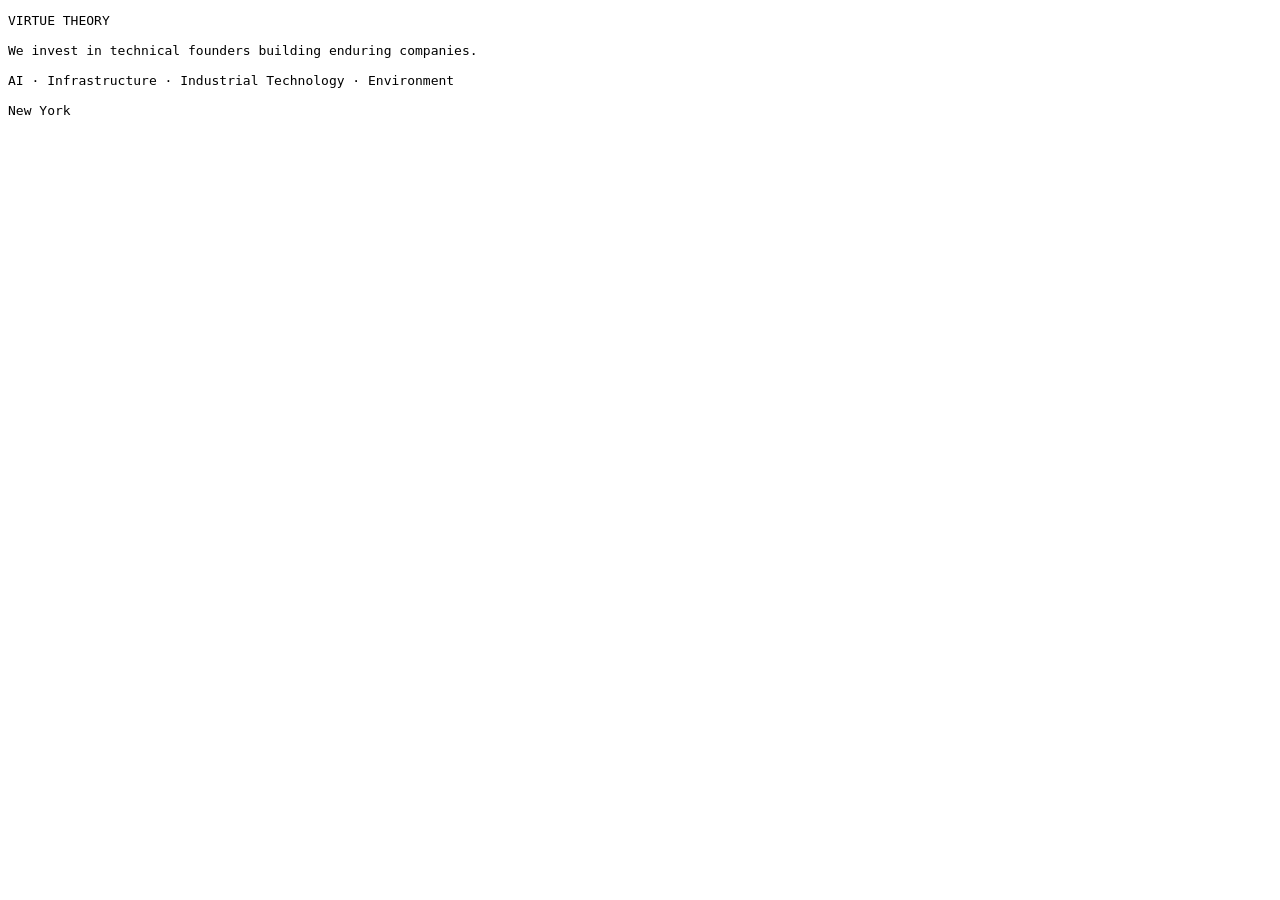
==== index.html @ 32e9a908 "Create index.html" ====
<!DOCTYPE html>

<html lang="en">

<head><meta charset="utf-8"><title>Virtue Theory</title></head>

<body><pre>VIRTUE THEORY

We invest in technical founders building enduring companies.

AI · Infrastructure · Industrial Technology · Environment

New York</pre></body>

</html>
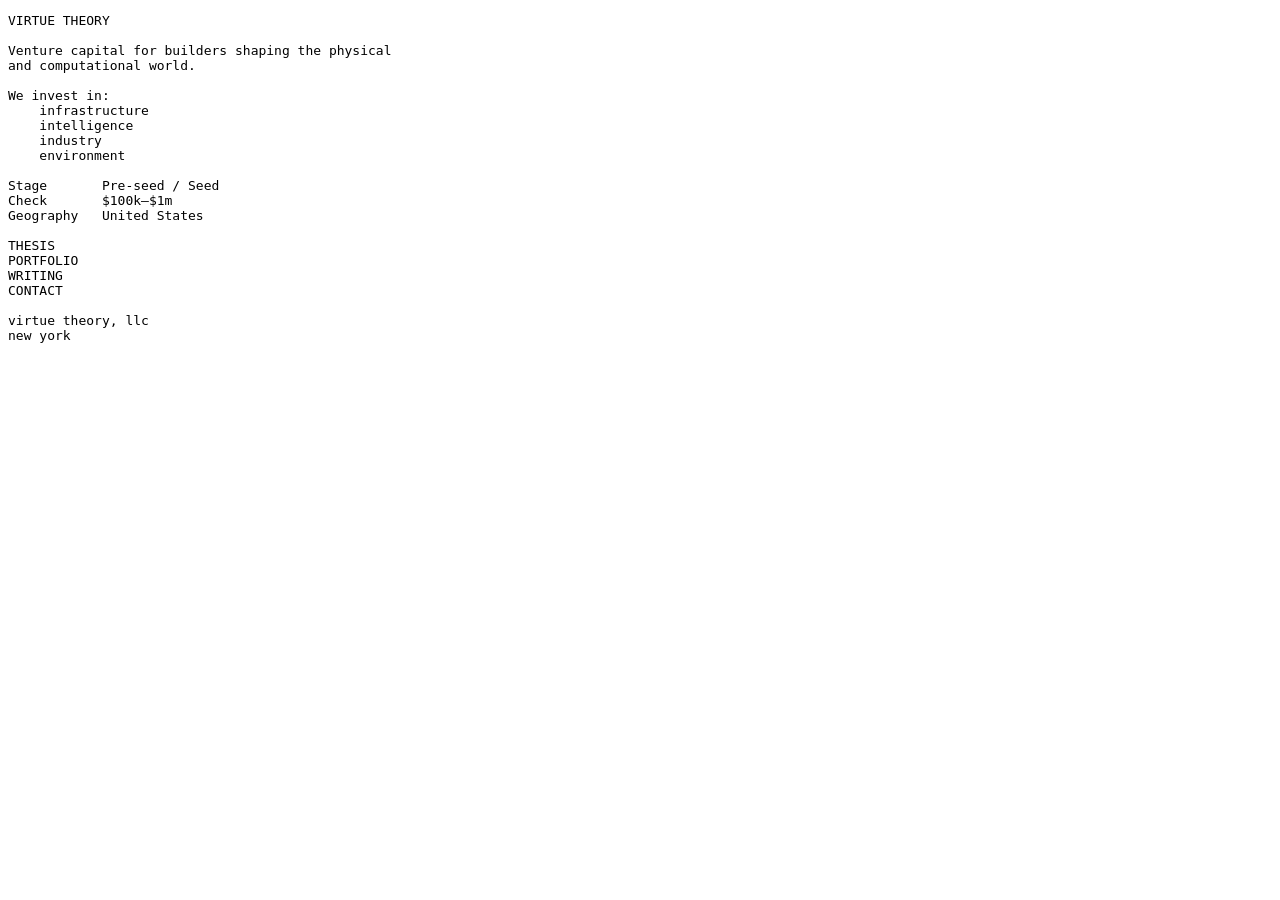
==== commit fac0e44a: "Rename virtuetheory-index-v2.html to index.html" ====
--- a/index.html
+++ b/index.html
@@ -1,15 +1,26 @@
 <!DOCTYPE html>
-
 <html lang="en">
-
 <head><meta charset="utf-8"><title>Virtue Theory</title></head>
-
 <body><pre>VIRTUE THEORY
 
-We invest in technical founders building enduring companies.
+Venture capital for builders shaping the physical
+and computational world.
 
-AI · Infrastructure · Industrial Technology · Environment
+We invest in:
+    infrastructure
+    intelligence
+    industry
+    environment
 
-New York</pre></body>
+Stage       Pre-seed / Seed
+Check       $100k–$1m
+Geography   United States
 
+THESIS
+PORTFOLIO
+WRITING
+CONTACT
+
+virtue theory, llc
+new york</pre></body>
 </html>
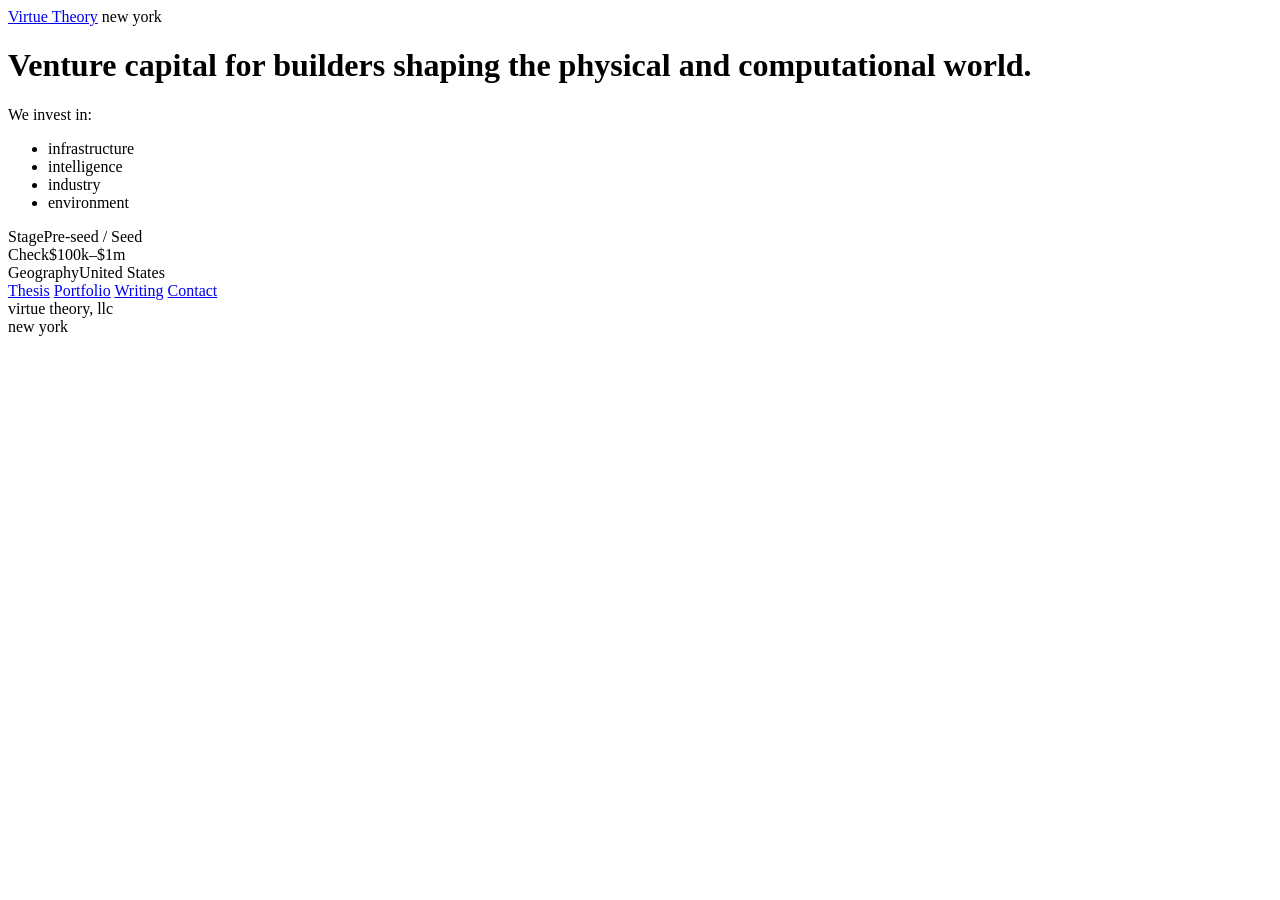
==== commit bf8d9350: "Rename virtuetheory-site-index.html to index.html" ====
--- a/index.html
+++ b/index.html
@@ -1,26 +1,51 @@
 <!DOCTYPE html>
 <html lang="en">
-<head><meta charset="utf-8"><title>Virtue Theory</title></head>
-<body><pre>VIRTUE THEORY
-
-Venture capital for builders shaping the physical
-and computational world.
-
-We invest in:
-    infrastructure
-    intelligence
-    industry
-    environment
-
-Stage       Pre-seed / Seed
-Check       $100k–$1m
-Geography   United States
-
-THESIS
-PORTFOLIO
-WRITING
-CONTACT
-
-virtue theory, llc
-new york</pre></body>
+<head>
+<meta charset="utf-8">
+<meta name="viewport" content="width=device-width, initial-scale=1">
+<title>Virtue Theory</title>
+<meta name="description" content="Venture capital for builders shaping the physical and computational world.">
+<link rel="preconnect" href="https://fonts.googleapis.com">
+<link rel="preconnect" href="https://fonts.gstatic.com" crossorigin>
+<link href="https://fonts.googleapis.com/css2?family=Playfair+Display:wght@400;500;600&display=swap" rel="stylesheet">
+<link rel="stylesheet" href="styles.css">
+</head>
+<body>
+<div class="wrap">
+  <header class="site-head">
+    <a class="brand" href="index.html">Virtue Theory</a>
+    <span class="locale">new york</span>
+  </header>
+  <div class="rule"></div>
+  <main class="hero">
+    <h1 class="headline">Venture capital for builders shaping the physical and computational world.</h1>
+    <div class="side">
+      <p class="kicker">We invest in:</p>
+      <ul class="sectors">
+        <li>infrastructure</li>
+        <li>intelligence</li>
+        <li>industry</li>
+        <li>environment</li>
+      </ul>
+      <div class="facts">
+        <div class="row"><span>Stage</span><span>Pre-seed / Seed</span></div>
+        <div class="row"><span>Check</span><span>$100k&ndash;$1m</span></div>
+        <div class="row"><span>Geography</span><span>United States</span></div>
+      </div>
+    </div>
+  </main>
+  <div class="rule"></div>
+  <footer class="site-foot">
+    <div class="foot-row">
+      <nav class="pages-nav">
+        <a href="thesis.html">Thesis</a>
+        <a href="portfolio.html">Portfolio</a>
+        <a href="writing.html">Writing</a>
+        <a href="contact.html">Contact</a>
+      </nav>
+      <div class="colophon">virtue theory, llc<br>new york</div>
+    </div>
+  </footer>
+</div>
+</body>
 </html>
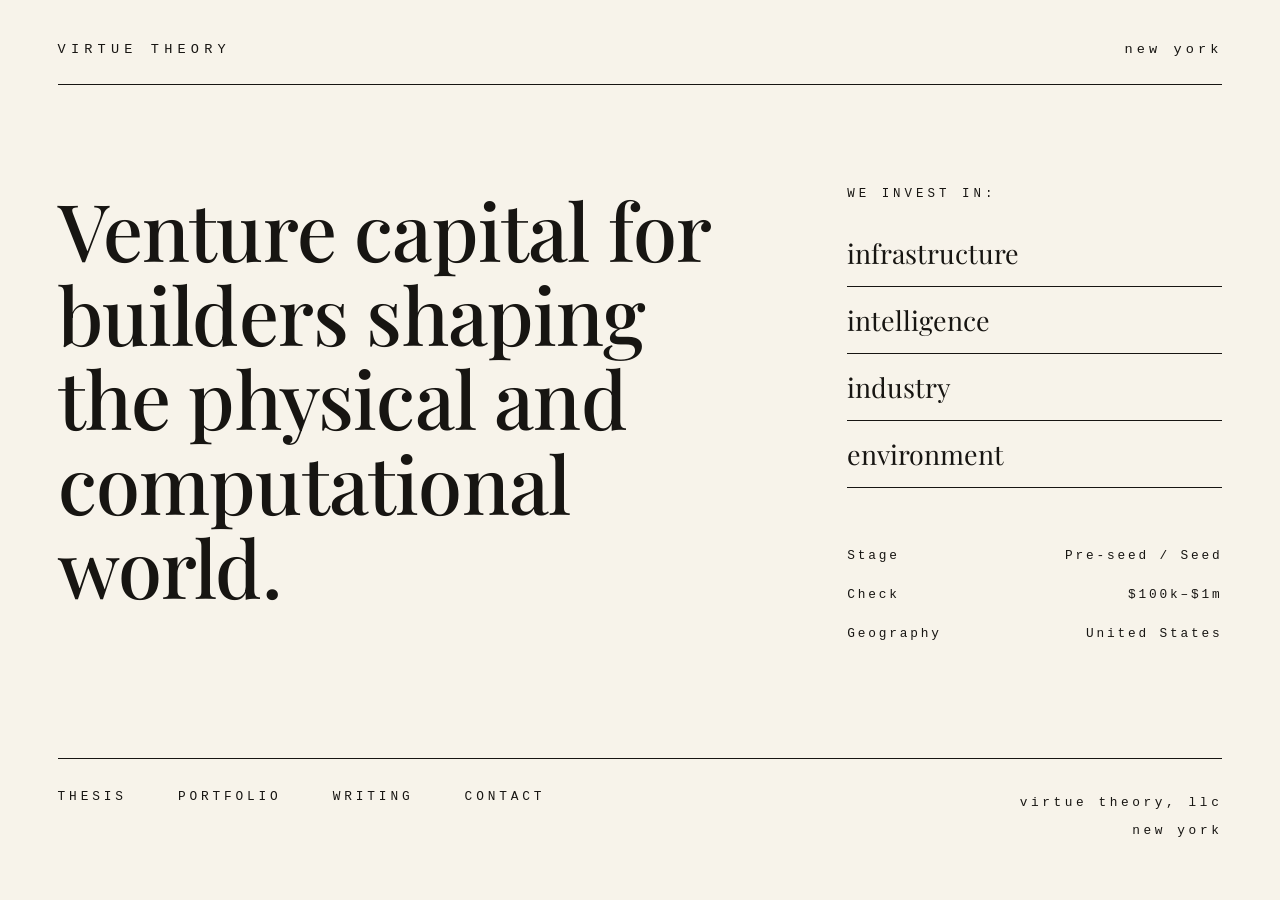
==== commit 25b7ed9c: "Add favicon + logo, link it in all pages" ====
--- a/index.html
+++ b/index.html
@@ -8,6 +8,10 @@
 <link rel="preconnect" href="https://fonts.googleapis.com">
 <link rel="preconnect" href="https://fonts.gstatic.com" crossorigin>
 <link href="https://fonts.googleapis.com/css2?family=Playfair+Display:wght@400;500;600&display=swap" rel="stylesheet">
+<link rel="icon" type="image/svg+xml" href="favicon.svg">
+<link rel="icon" type="image/png" sizes="32x32" href="favicon-32x32.png">
+<link rel="icon" type="image/png" sizes="16x16" href="favicon-16x16.png">
+<link rel="apple-touch-icon" sizes="180x180" href="apple-touch-icon.png">
 <link rel="stylesheet" href="styles.css">
 </head>
 <body>
--- a/styles.css
+++ b/styles.css
@@ -0,0 +1,256 @@
+/* Virtue Theory — plaintext institutional */
+
+:root {
+  --paper: #f7f3ea;
+  --ink: #171512;
+  --ink-soft: #4a463c;
+  --mono: "Courier New", Courier, monospace;
+  --serif: "Playfair Display", Georgia, "Times New Roman", serif;
+}
+
+* { margin: 0; padding: 0; box-sizing: border-box; }
+
+html { -webkit-text-size-adjust: 100%; }
+
+body {
+  background: var(--paper);
+  color: var(--ink);
+  font-family: var(--serif);
+  -webkit-font-smoothing: antialiased;
+  text-rendering: optimizeLegibility;
+}
+
+::selection { background: var(--ink); color: var(--paper); }
+
+.wrap {
+  width: 100%;
+  max-width: 1520px;
+  margin: 0 auto;
+  padding-left: clamp(1.25rem, 4.5vw, 4.5rem);
+  padding-right: clamp(1.25rem, 4.5vw, 4.5rem);
+  min-height: 100vh;
+  display: flex;
+  flex-direction: column;
+}
+
+.rule { border-top: 1px solid var(--ink); }
+
+/* ---------- header ---------- */
+
+.site-head {
+  display: flex;
+  justify-content: space-between;
+  align-items: baseline;
+  gap: 1rem;
+  padding: 2.6rem 0 1.7rem;
+}
+
+.brand {
+  font-family: var(--mono);
+  font-size: 0.85rem;
+  letter-spacing: 0.38em;
+  text-transform: uppercase;
+  color: inherit;
+  text-decoration: none;
+  white-space: nowrap;
+}
+
+.locale {
+  font-family: var(--mono);
+  font-size: 0.85rem;
+  letter-spacing: 0.3em;
+  white-space: nowrap;
+}
+
+/* ---------- home ---------- */
+
+.hero {
+  flex: 1;
+  display: grid;
+  grid-template-columns: minmax(0, 1.9fr) minmax(0, 1fr);
+  gap: clamp(2.5rem, 6vw, 7rem);
+  padding: clamp(3.5rem, 8vw, 8rem) 0 clamp(3rem, 7vw, 6rem);
+  align-items: start;
+}
+
+.headline {
+  font-size: clamp(2.8rem, 6.2vw, 6rem);
+  line-height: 1.06;
+  font-weight: 500;
+  letter-spacing: -0.01em;
+  max-width: 12em;
+}
+
+.kicker {
+  font-family: var(--mono);
+  font-size: 0.78rem;
+  letter-spacing: 0.32em;
+  text-transform: uppercase;
+  margin-bottom: 1.2rem;
+}
+
+.sectors { list-style: none; }
+
+.sectors li {
+  font-size: clamp(1.45rem, 2.1vw, 1.95rem);
+  line-height: 1.2;
+  padding: 1.05rem 0;
+  border-bottom: 1px solid var(--ink);
+}
+
+.facts { margin-top: 3rem; }
+
+.facts .row {
+  display: flex;
+  justify-content: space-between;
+  gap: 1.5rem;
+  font-family: var(--mono);
+  font-size: 0.8rem;
+  letter-spacing: 0.22em;
+  padding: 0.75rem 0;
+}
+
+/* ---------- footer ---------- */
+
+.site-foot { padding: 1.9rem 0 3.4rem; }
+
+.foot-row {
+  display: flex;
+  justify-content: space-between;
+  align-items: flex-start;
+  gap: 2rem;
+}
+
+.pages-nav {
+  display: flex;
+  flex-wrap: wrap;
+  gap: 1rem clamp(1.5rem, 4vw, 4rem);
+}
+
+.pages-nav a {
+  font-family: var(--mono);
+  font-size: 0.8rem;
+  letter-spacing: 0.3em;
+  text-transform: uppercase;
+  color: inherit;
+  text-decoration: none;
+}
+
+.pages-nav a:hover,
+.index-list a:hover .name,
+.brand:hover {
+  text-decoration: underline;
+  text-underline-offset: 0.4em;
+}
+
+.colophon {
+  font-family: var(--mono);
+  font-size: 0.8rem;
+  letter-spacing: 0.28em;
+  text-align: right;
+  line-height: 2.2;
+  white-space: nowrap;
+}
+
+/* ---------- interior pages ---------- */
+
+.page {
+  flex: 1;
+  padding: clamp(3rem, 7vw, 6.5rem) 0 clamp(3.5rem, 7vw, 6rem);
+}
+
+.page-title {
+  font-size: clamp(2.6rem, 5vw, 4.6rem);
+  font-weight: 500;
+  line-height: 1.06;
+  letter-spacing: -0.01em;
+  margin-bottom: clamp(2.2rem, 4.5vw, 4rem);
+}
+
+.prose { max-width: 41rem; }
+
+.prose p {
+  font-size: 1.28rem;
+  line-height: 1.75;
+  margin-bottom: 1.7em;
+}
+
+.prose .mono-label {
+  font-family: var(--mono);
+  font-size: 0.78rem;
+  letter-spacing: 0.32em;
+  text-transform: uppercase;
+  margin: 3.2rem 0 1.3rem;
+}
+
+.prose a { color: inherit; text-underline-offset: 0.25em; }
+
+/* ---------- index lists (portfolio, writing) ---------- */
+
+.index-list { list-style: none; max-width: 64rem; }
+
+.index-list > li { border-bottom: 1px solid var(--ink); padding: 1.5rem 0; }
+
+.index-list .item {
+  display: flex;
+  justify-content: space-between;
+  align-items: baseline;
+  gap: 1.5rem;
+  color: inherit;
+  text-decoration: none;
+}
+
+.index-list .name {
+  font-size: clamp(1.6rem, 2.8vw, 2.4rem);
+  font-weight: 500;
+}
+
+.index-list .meta {
+  font-family: var(--mono);
+  font-size: 0.76rem;
+  letter-spacing: 0.26em;
+  text-transform: uppercase;
+  white-space: nowrap;
+}
+
+.index-list .desc {
+  font-size: 1.18rem;
+  line-height: 1.65;
+  color: var(--ink-soft);
+  margin-top: 0.9rem;
+  max-width: 46rem;
+}
+
+/* ---------- post ---------- */
+
+.post-head { margin-bottom: 3rem; max-width: 56rem; }
+
+.post-title {
+  font-size: clamp(2.4rem, 4.6vw, 4rem);
+  font-weight: 500;
+  line-height: 1.08;
+  letter-spacing: -0.01em;
+  margin-bottom: 1.2rem;
+}
+
+.post-date {
+  font-family: var(--mono);
+  font-size: 0.78rem;
+  letter-spacing: 0.3em;
+  text-transform: uppercase;
+}
+
+/* ---------- responsive ---------- */
+
+@media (max-width: 920px) {
+  .hero { grid-template-columns: 1fr; }
+  .headline { max-width: none; }
+  .foot-row { flex-direction: column; }
+  .colophon { text-align: left; }
+  .index-list .item { flex-direction: column; gap: 0.4rem; align-items: flex-start; }
+}
+
+a:focus-visible {
+  outline: 2px solid var(--ink);
+  outline-offset: 4px;
+}
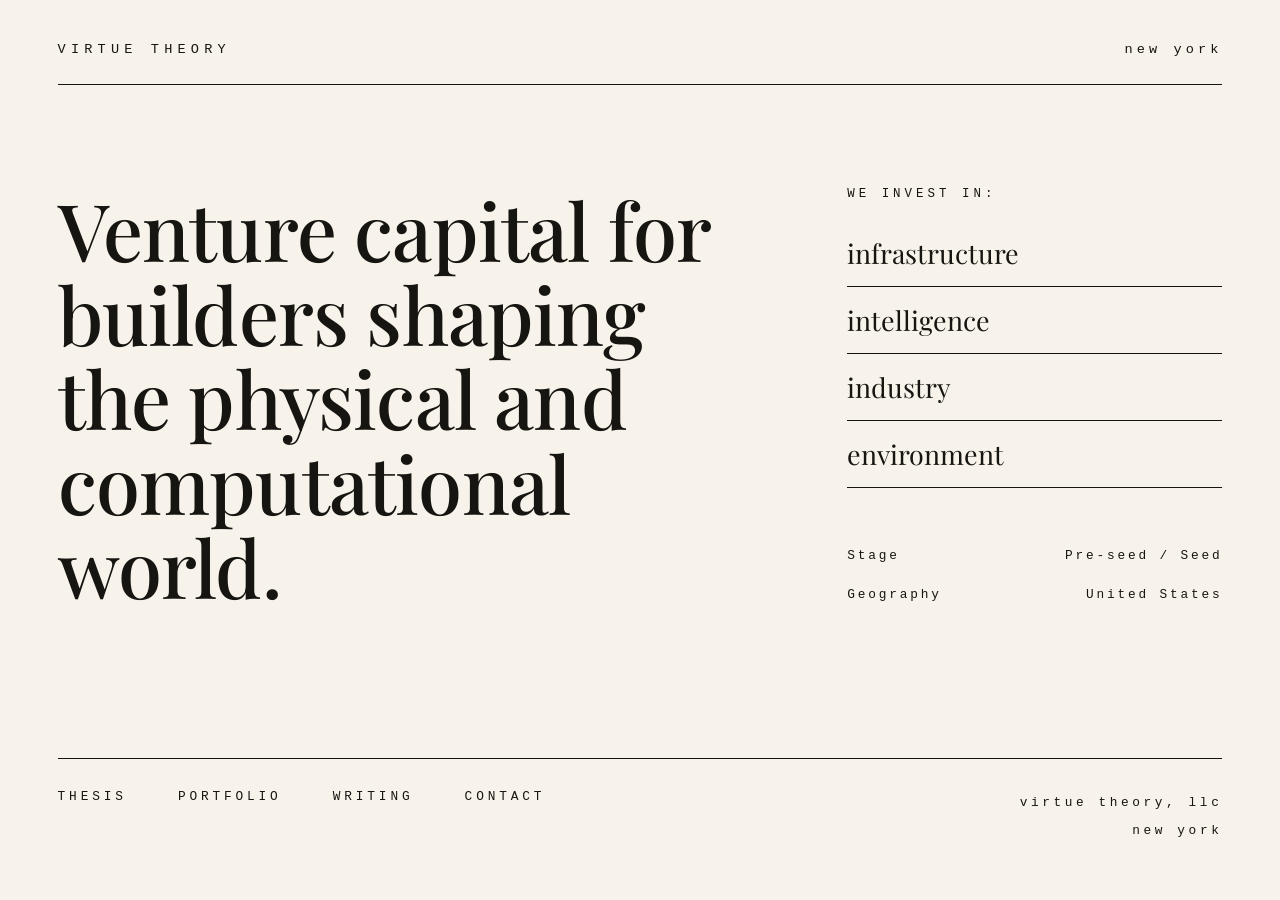
==== commit 6dd069e5: "Add Amux and Eden to portfolio, remove check size from homepage" ====
--- a/index.html
+++ b/index.html
@@ -33,7 +33,6 @@
       </ul>
       <div class="facts">
         <div class="row"><span>Stage</span><span>Pre-seed / Seed</span></div>
-        <div class="row"><span>Check</span><span>$100k&ndash;$1m</span></div>
         <div class="row"><span>Geography</span><span>United States</span></div>
       </div>
     </div>
